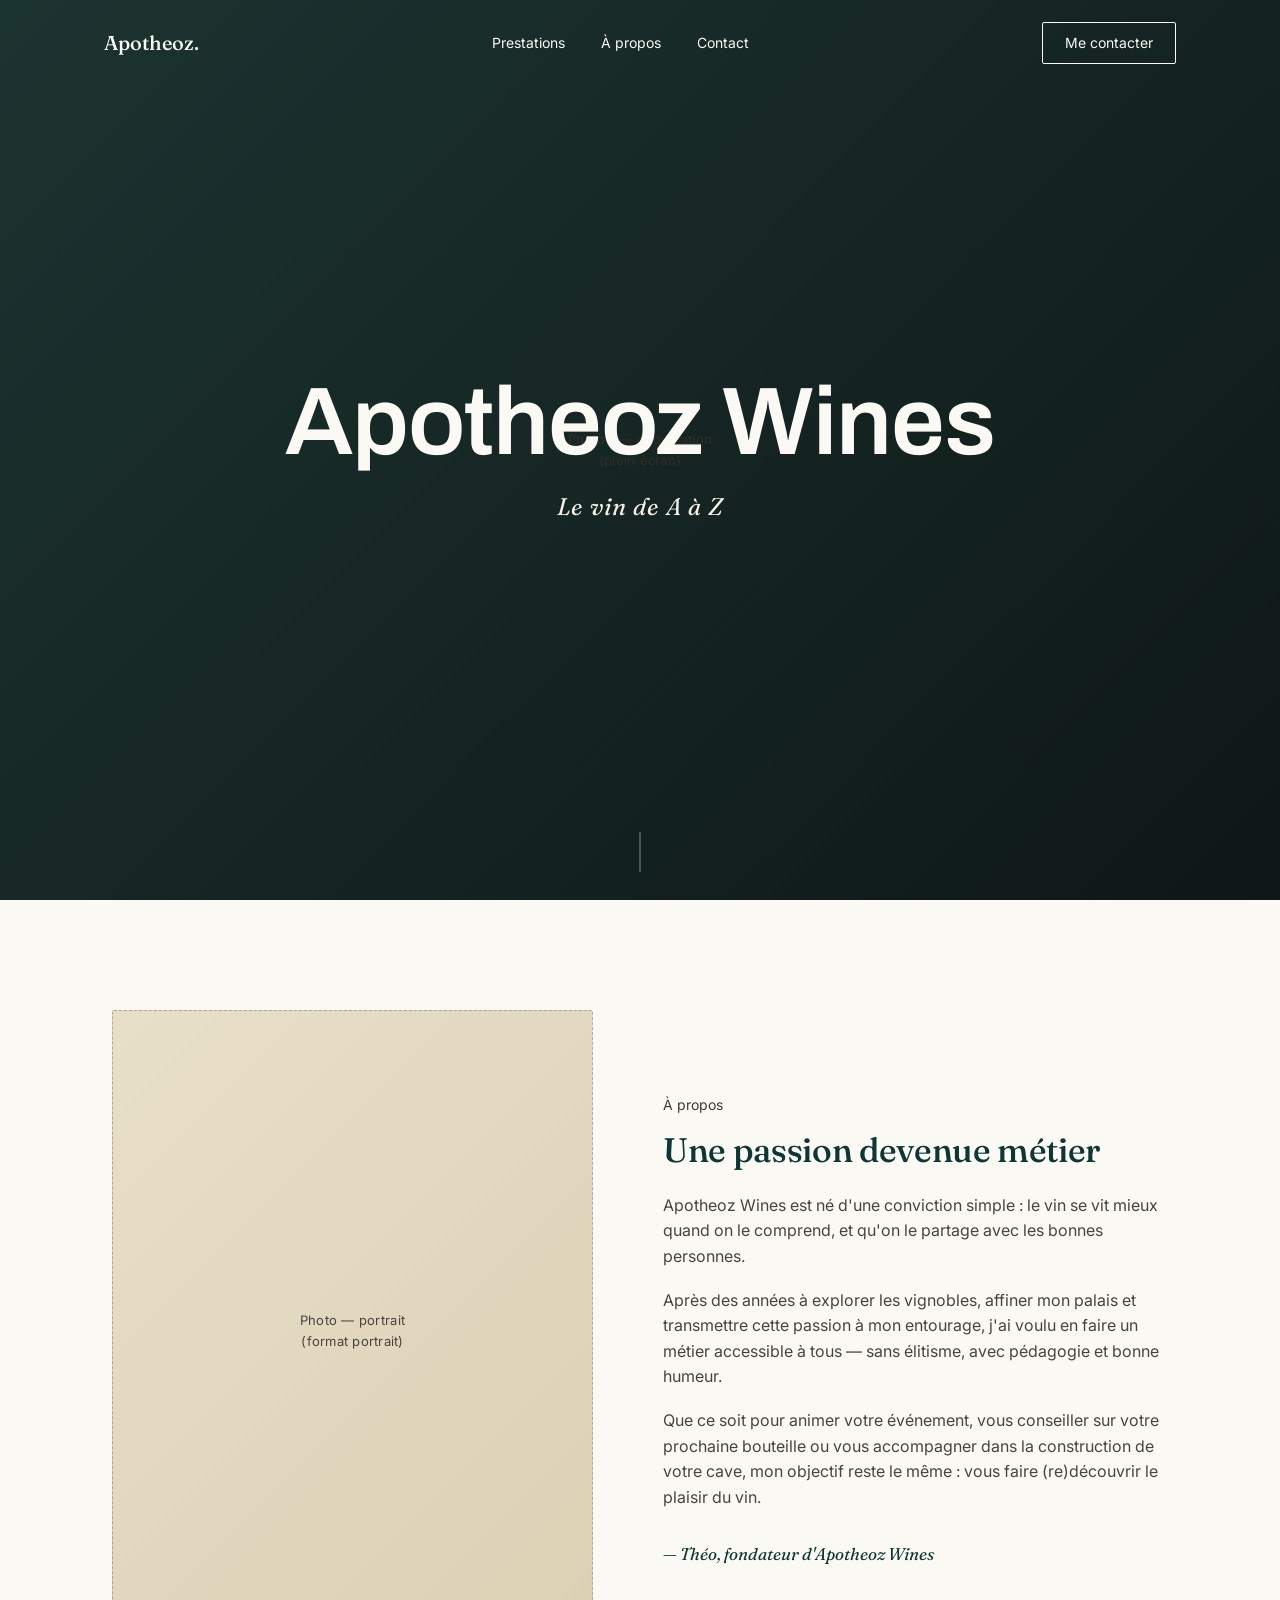
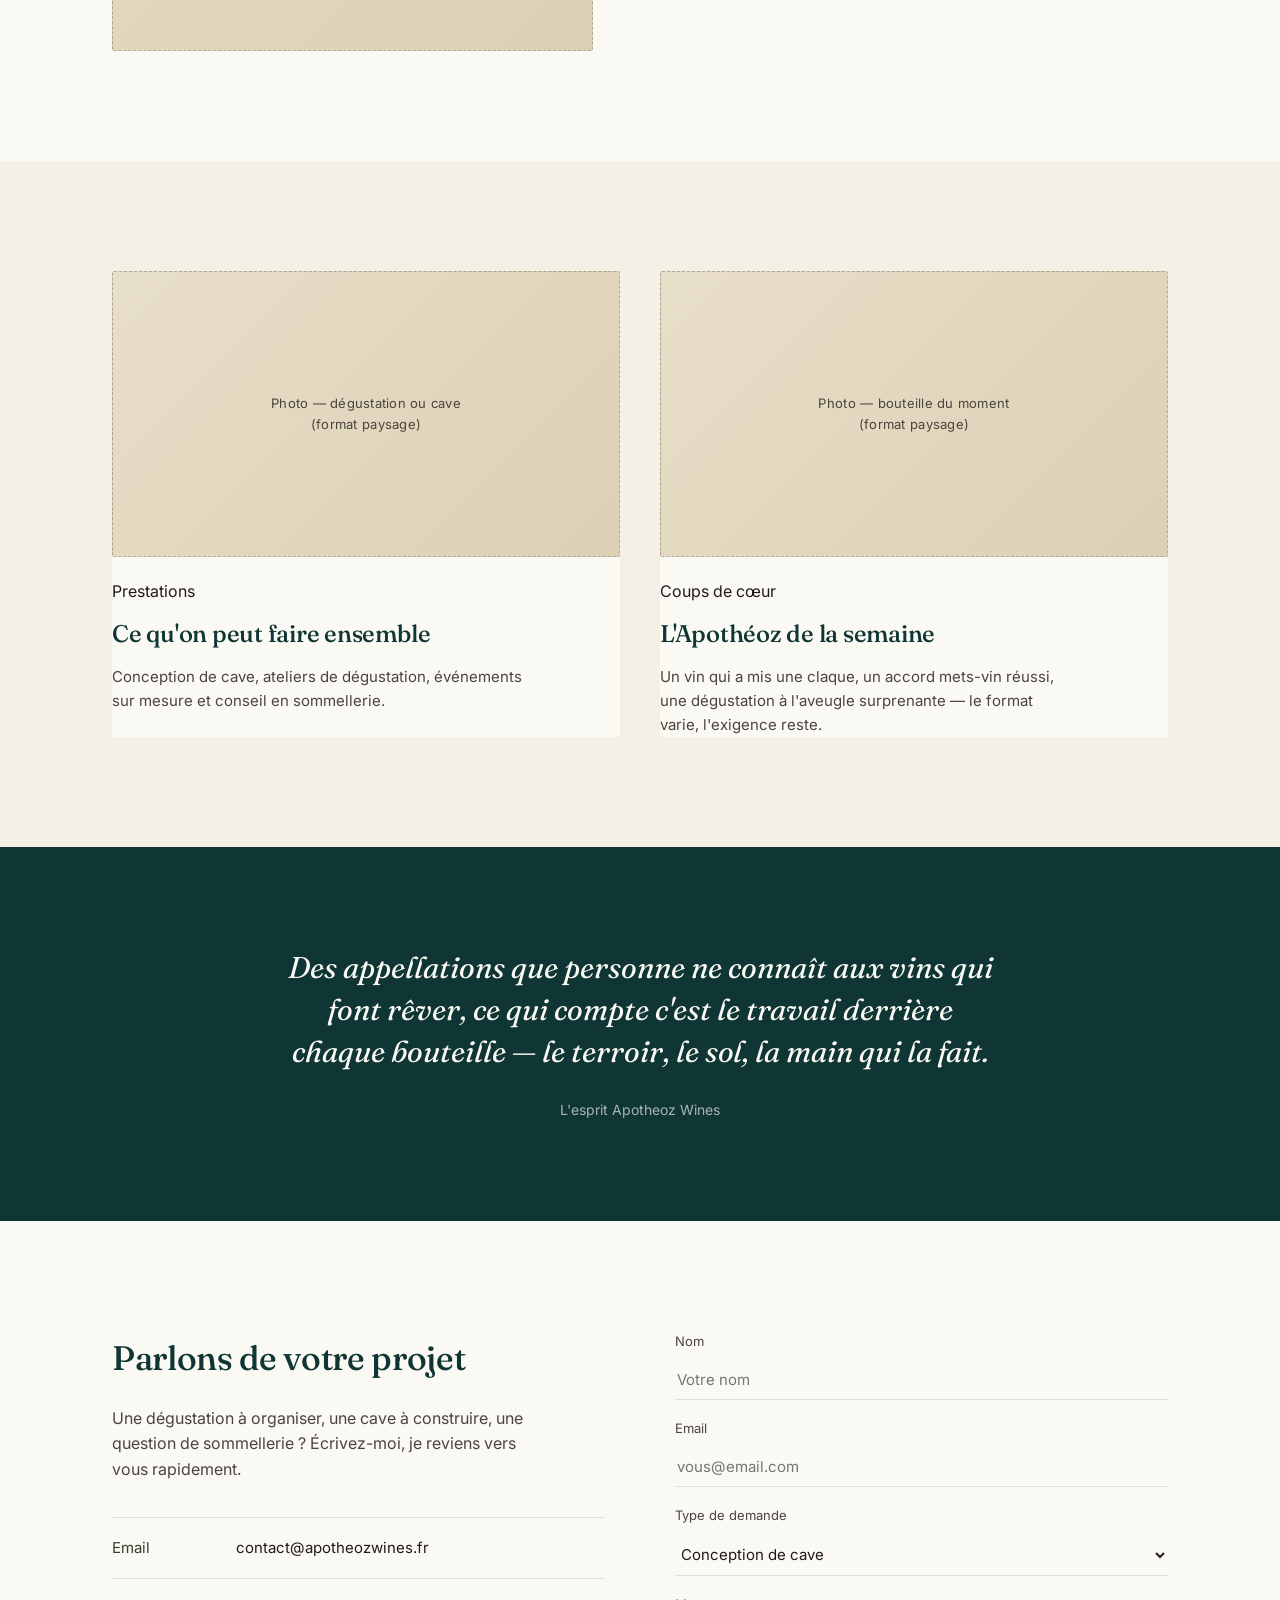
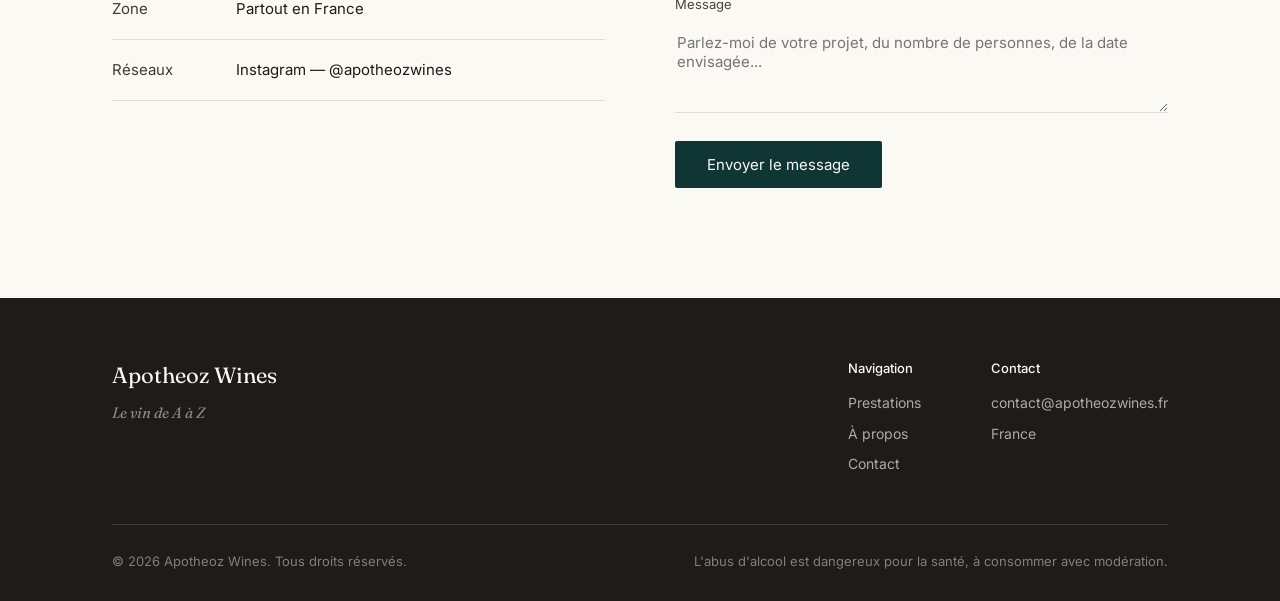
==== index.html @ ee300d6b "feat: Add main website structure with home, prestations, and semaine pages - Created index.html for " ====
<!DOCTYPE html>
<html lang="fr">

<head>
	<meta charset="UTF-8">
	<meta name="viewport" content="width=device-width, initial-scale=1.0">
	<title>Apotheoz Wines — Le vin de A à Z</title>
	<link rel="preconnect" href="https://fonts.googleapis.com">
	<link rel="preconnect" href="https://fonts.gstatic.com" crossorigin>
	<link
		href="https://fonts.googleapis.com/css2?family=Archivo:wght@500;600;700&family=Fraunces:ital,opsz,wght@0,9..144,300;0,9..144,400;0,9..144,500;0,9..144,600;1,9..144,400&family=Inter:wght@300;400;500;600&display=swap"
		rel="stylesheet">
	<link rel="stylesheet" href="style.css">
</head>

<body>

	<header id="siteHeader">
		<nav>
			<div class="logo">Apotheoz<span>.</span></div>
			<div class="nav-links">
				<a href="prestations.html">Prestations</a>
				<a href="#about">À propos</a>
				<a href="#contact">Contact</a>
			</div>
			<a href="#contact" class="nav-cta">Me contacter</a>
			<button class="nav-toggle" id="navToggle" aria-label="Ouvrir le menu" aria-expanded="false">
				<span></span><span></span><span></span>
			</button>
		</nav>
	</header>

	<div class="mobile-menu" id="mobileMenu">
		<a href="prestations.html">Prestations</a>
		<a href="#about">À propos</a>
		<a href="#contact">Contact</a>
		<a href="#contact" class="mobile-cta">Me contacter</a>
	</div>

	<section class="hero">
		<div class="hero-slides">
			<div class="hero-slide is-active">
				<div class="photo-block">Photo 1 — dégustation<br>(plein écran)</div>
			</div>
			<div class="hero-slide">
				<div class="photo-block">Photo 2 — cave à vin<br>(plein écran)</div>
			</div>
			<div class="hero-slide">
				<div class="photo-block">Photo 3 — vignoble<br>(plein écran)</div>
			</div>
		</div>
		<div class="hero-content">
			<div class="hero-title">Apotheoz Wines</div>
			<div class="hero-slogan">Le vin de A à Z</div>
		</div>
		<div class="hero-scroll-cue"></div>
	</section>

	<section class="section" id="about">
		<div class="container">
			<div class="about">
				<div class="about-photo photo-block">Photo — portrait<br>(format portrait)</div>
				<div class="about-text">
					<div class="kicker">À propos</div>
					<h2>Une passion devenue métier</h2>
					<p>Apotheoz Wines est né d'une conviction simple : le vin se vit mieux quand on le comprend, et
						qu'on le partage avec les bonnes personnes.</p>
					<p>Après des années à explorer les vignobles, affiner mon palais et transmettre cette passion à mon
						entourage, j'ai voulu en faire un métier accessible à tous — sans élitisme, avec pédagogie et
						bonne humeur.</p>
					<p>Que ce soit pour animer votre événement, vous conseiller sur votre prochaine bouteille ou vous
						accompagner dans la construction de votre cave, mon objectif reste le même : vous faire
						(re)découvrir le plaisir du vin.</p>
					<div class="signature">— Théo, fondateur d'Apotheoz Wines</div>
				</div>
			</div>
		</div>
	</section>

	<section class="section section-alt" id="explore">
		<div class="container">
			<div class="nav-cards">
				<a href="prestations.html" class="nav-card">
					<div class="nav-card-photo photo-block">Photo — dégustation ou cave<br>(format paysage)</div>
					<div class="nav-card-body">
						<div class="kicker">Prestations</div>
						<h3>Ce qu'on peut faire ensemble</h3>
						<p>Conception de cave, ateliers de dégustation, événements sur mesure et conseil en
							sommellerie.</p>
					</div>
				</a>
				<a href="semaine.html" class="nav-card">
					<div class="nav-card-photo photo-block">Photo — bouteille du moment<br>(format paysage)</div>
					<div class="nav-card-body">
						<div class="kicker">Coups de cœur</div>
						<h3>L'Apothéoz de la semaine</h3>
						<p>Un vin qui a mis une claque, un accord mets-vin réussi, une dégustation à l'aveugle
							surprenante — le format varie, l'exigence reste.</p>
					</div>
				</a>
			</div>
		</div>
	</section>

	<div class="quote-band">
		<div class="container">
			<blockquote>Des appellations que personne ne connaît aux vins qui font rêver, ce qui compte c'est le
				travail derrière chaque bouteille — le terroir, le sol, la main qui la fait.</blockquote>
			<div class="attribution">L'esprit Apotheoz Wines</div>
		</div>
	</div>

	<section class="section" id="contact">
		<div class="container">
			<div class="contact-wrap">
				<div class="contact-info">
					<h2>Parlons de votre projet</h2>
					<p>Une dégustation à organiser, une cave à construire, une question de sommellerie ? Écrivez-moi, je
						reviens vers vous rapidement.</p>
					<div class="contact-detail"><span class="label">Email</span><span>contact@apotheozwines.fr</span>
					</div>
					<div class="contact-detail"><span class="label">Zone</span><span>Partout en France</span></div>
					<div class="contact-detail"><span class="label">Réseaux</span><span>Instagram —
							@apotheozwines</span></div>
				</div>
				<form>
					<div class="field">
						<label for="name">Nom</label>
						<input type="text" id="name" placeholder="Votre nom">
					</div>
					<div class="field">
						<label for="email">Email</label>
						<input type="email" id="email" placeholder="vous@email.com">
					</div>
					<div class="field">
						<label for="type">Type de demande</label>
						<select id="type">
							<option>Conception de cave</option>
							<option>Ateliers de dégustation</option>
							<option>Événement sur mesure</option>
							<option>Conseil en sommellerie</option>
							<option>Autre demande</option>
						</select>
					</div>
					<div class="field">
						<label for="message">Message</label>
						<textarea id="message"
							placeholder="Parlez-moi de votre projet, du nombre de personnes, de la date envisagée..."></textarea>
					</div>
					<button type="submit">Envoyer le message</button>
				</form>
			</div>
		</div>
	</section>

	<footer>
		<div class="container">
			<div class="footer-top">
				<div>
					<div class="footer-logo">Apotheoz Wines</div>
					<div class="footer-slogan">Le vin de A à Z</div>
				</div>
				<div class="footer-cols">
					<div class="footer-col">
						<h4>Navigation</h4>
						<a href="prestations.html">Prestations</a>
						<a href="#about">À propos</a>
						<a href="#contact">Contact</a>
					</div>
					<div class="footer-col">
						<h4>Contact</h4>
						<a href="mailto:contact@apotheozwines.fr">contact@apotheozwines.fr</a>
						<p>France</p>
					</div>
				</div>
			</div>
			<div class="footer-bottom">
				<span>© 2026 Apotheoz Wines. Tous droits réservés.</span>
				<span>L'abus d'alcool est dangereux pour la santé, à consommer avec modération.</span>
			</div>
		</div>
	</footer>

	<script src="script.js"></script>

</body>

</html>
---- style.css ----
:root {
	--cream: #F5F0E6;
	--cream-soft: #FBF9F4;
	--wine: #1E5C5A;
	--wine-deep: #0F3634;
	--olive: #3D3D2E;
	--ink: #1F1B18;
	--ink-soft: #4A443E;
	--line: rgba(31, 27, 24, 0.12);
}

* {
	margin: 0;
	padding: 0;
	box-sizing: border-box;
}

html {
	scroll-behavior: smooth;
	overflow-x: hidden;
}

body {
	background: var(--cream-soft);
	color: var(--ink);
	font-family: 'Inter', sans-serif;
	font-weight: 400;
	line-height: 1.6;
	-webkit-font-smoothing: antialiased;
	overflow-x: hidden;
	width: 100%;
}

h1,
h2,
h3,
.serif {
	font-family: 'Fraunces', serif;
	font-weight: 500;
	letter-spacing: -0.01em;
	color: var(--wine-deep);
}

a {
	color: inherit;
	text-decoration: none;
}

.photo-block {
	background: linear-gradient(135deg, #E8DFC9 0%, #DCD0B4 100%);
	display: flex;
	align-items: center;
	justify-content: center;
	color: var(--ink-soft);
	font-family: 'Inter', sans-serif;
	font-size: 13px;
	letter-spacing: 0.02em;
	text-align: center;
	padding: 1rem;
	border: 1px dashed rgba(31, 27, 24, 0.25);
}

.container {
	max-width: 1120px;
	margin: 0 auto;
	padding: 0 32px;
}

/* NAV — transparente, superposée au hero plein écran */
header {
	position: fixed;
	top: 0;
	left: 0;
	right: 0;
	z-index: 100;
	background: transparent;
	transition: background 0.3s ease, border-color 0.3s ease;
	border-bottom: 1px solid transparent;
}

header.is-scrolled {
	background: rgba(251, 249, 244, 0.92);
	backdrop-filter: blur(6px);
	border-bottom: 1px solid var(--line);
}

/* Pages sans hero plein écran : header toujours plein (jamais transparent) */
header.is-solid {
	background: rgba(251, 249, 244, 0.92);
	backdrop-filter: blur(6px);
	border-bottom: 1px solid var(--line);
}

header.is-solid .logo,
header.is-solid .nav-links,
header.is-solid .nav-toggle span {
	color: var(--wine-deep);
}

header.is-solid .logo span {
	color: var(--olive);
}

header.is-solid .nav-toggle span {
	background: var(--wine-deep);
}

header.is-solid .nav-cta {
	border-color: var(--wine-deep);
	color: var(--wine-deep);
}

nav {
	display: flex;
	align-items: center;
	justify-content: space-between;
	padding: 22px 24px;
	max-width: 1120px;
	margin: 0 auto;
}

.logo {
	font-family: 'Fraunces', serif;
	font-size: 20px;
	font-weight: 500;
	color: var(--cream-soft);
	transition: color 0.3s ease;
}

header.is-scrolled .logo {
	color: var(--wine-deep);
}

.logo span {
	color: var(--cream);
}

header.is-scrolled .logo span {
	color: var(--olive);
}

.nav-links {
	display: none;
}

.nav-cta {
	display: none;
}

.nav-toggle {
	display: flex;
	flex-direction: column;
	justify-content: center;
	gap: 5px;
	width: 34px;
	height: 34px;
	background: none;
	border: none;
	cursor: pointer;
	z-index: 110;
	padding: 0;
}

.nav-toggle span {
	display: block;
	width: 26px;
	height: 2px;
	background: var(--cream-soft);
	transition: background 0.3s ease, transform 0.3s ease, opacity 0.3s ease;
}

header.is-scrolled .nav-toggle span {
	background: var(--wine-deep);
}

.nav-toggle.is-open span {
	background: var(--wine-deep);
}

.nav-toggle.is-open span:nth-child(1) {
	transform: translateY(7px) rotate(45deg);
}

.nav-toggle.is-open span:nth-child(2) {
	opacity: 0;
}

.nav-toggle.is-open span:nth-child(3) {
	transform: translateY(-7px) rotate(-45deg);
}

/* Menu plein écran */
.mobile-menu {
	position: fixed;
	inset: 0;
	background: var(--cream-soft);
	z-index: 105;
	display: flex;
	flex-direction: column;
	align-items: center;
	justify-content: center;
	gap: 36px;
	opacity: 0;
	pointer-events: none;
	transform: translateY(-12px);
	transition: opacity 0.35s ease, transform 0.35s ease;
}

.mobile-menu.is-open {
	opacity: 1;
	pointer-events: auto;
	transform: translateY(0);
}

.mobile-menu a {
	font-family: 'Fraunces', serif;
	font-size: 32px;
	color: var(--wine-deep);
}

.mobile-menu .mobile-cta {
	margin-top: 10px;
	background: var(--wine);
	color: var(--cream-soft);
	padding: 14px 34px;
	border-radius: 2px;
	font-family: 'Inter', sans-serif;
	font-size: 15px;
}

@media (min-width: 861px) {
	.nav-links {
		display: flex;
		gap: 36px;
		font-size: 14px;
		color: var(--cream-soft);
	}

	header.is-scrolled .nav-links {
		color: var(--ink-soft);
	}

	.nav-links a:hover {
		opacity: 0.7;
	}

	.nav-cta {
		display: inline-block;
		border: 1px solid var(--cream-soft);
		padding: 9px 22px;
		border-radius: 2px;
		font-size: 14px;
		color: var(--cream-soft);
		transition: all 0.25s ease;
	}

	header.is-scrolled .nav-cta {
		border-color: var(--wine-deep);
		color: var(--wine-deep);
	}

	.nav-cta:hover {
		background: var(--cream-soft);
		color: var(--wine-deep);
	}

	header.is-scrolled .nav-cta:hover {
		background: var(--wine-deep);
		color: var(--cream-soft);
	}

	.nav-toggle {
		display: none;
	}

	.mobile-menu {
		display: none;
	}
}

/* HERO — plein écran avec carrousel (page d'accueil uniquement) */
.hero {
	position: relative;
	height: 100svh;
	min-height: 100svh;
	width: 100%;
	overflow: hidden;
	display: flex;
	align-items: center;
	justify-content: center;
	text-align: center;
}

.hero-slides {
	position: absolute;
	inset: 0;
	z-index: 1;
}

.hero-slide {
	position: absolute;
	inset: 0;
	background: linear-gradient(135deg, #1C3A38 0%, #0A1F1E 100%);
	opacity: 0;
	transition: opacity 1.6s ease;
}

.hero-slide.is-active {
	opacity: 1;
}

.hero-slide .photo-block {
	position: absolute;
	inset: 0;
	border: none;
	border-radius: 0;
	background: linear-gradient(135deg, #23504D 0%, #0A1F1E 100%);
}

.hero::after {
	content: "";
	position: absolute;
	inset: 0;
	background: rgba(20, 14, 11, 0.42);
	z-index: 2;
}

.hero-content {
	position: relative;
	z-index: 3;
	padding: 0 24px;
	display: flex;
	flex-direction: column;
	align-items: center;
}

.hero-title {
	font-family: 'Archivo', sans-serif;
	font-weight: 600;
	color: var(--cream-soft);
	font-size: clamp(40px, 11vw, 100px);
	line-height: 1;
	letter-spacing: -0.01em;
	margin-bottom: 18px;
}

.hero-slogan {
	font-family: 'Fraunces', serif;
	font-style: italic;
	font-weight: 400;
	font-size: clamp(16px, 3.6vw, 24px);
	letter-spacing: 0.04em;
	color: var(--cream);
}

.hero-scroll-cue {
	position: absolute;
	bottom: 28px;
	left: 50%;
	transform: translateX(-50%);
	z-index: 3;
	width: 1px;
	height: 40px;
	background: rgba(251, 249, 244, 0.5);
}

@media (min-width: 861px) {
	.hero-title {
		font-size: clamp(60px, 7.5vw, 110px);
	}
}

/* PAGE HEADER — bandeau de titre pour les pages sans hero plein écran */
.page-header {
	padding: 150px 0 70px;
	background: var(--cream);
}

.page-header .kicker {
	font-size: 14px;
	color: var(--olive);
	margin-bottom: 14px;
}

.page-header h1 {
	font-size: clamp(32px, 6vw, 48px);
	line-height: 1.15;
}

.page-header p {
	margin-top: 18px;
	color: var(--ink-soft);
	font-size: 16px;
	max-width: 54ch;
}

/* MARQUEE STRIP */
.strip {
	border-top: 1px solid var(--line);
	border-bottom: 1px solid var(--line);
	padding: 28px 0;
	background: var(--cream);
}

.strip .container {
	display: flex;
	justify-content: space-between;
	flex-wrap: wrap;
	gap: 20px;
	font-size: 14px;
	color: var(--ink-soft);
}

.strip strong {
	color: var(--wine-deep);
	font-weight: 500;
}

/* SECTION HEADER */
.section {
	padding: 110px 0;
}

.section-alt {
	background: var(--cream);
}

.section-head {
	max-width: 640px;
	margin-bottom: 64px;
}

.section-head .kicker {
	font-size: 14px;
	color: var(--olive);
	margin-bottom: 14px;
}

.section-head h2 {
	font-size: 36px;
	line-height: 1.15;
}

.section-head p {
	margin-top: 18px;
	color: var(--ink-soft);
	font-size: 16px;
	max-width: 54ch;
}

/* PRESTATIONS — grille détaillée (utilisée sur prestations.html) */
.prestations {
	display: grid;
	grid-template-columns: repeat(2, 1fr);
	gap: 1px;
	background: var(--line);
	border: 1px solid var(--line);
}

.prestation {
	background: var(--cream-soft);
	padding: 48px;
	display: block;
	transition: background 0.25s ease;
}

.prestation:hover {
	background: var(--cream);
}

.section-alt .prestation {
	background: var(--cream);
}

.section-alt .prestation:hover {
	background: var(--cream-soft);
}

.prestation .num {
	font-family: 'Fraunces', serif;
	font-size: 15px;
	color: var(--olive);
	margin-bottom: 22px;
	display: block;
}

.prestation h3 {
	font-size: 22px;
	margin-bottom: 14px;
}

.prestation p {
	color: var(--ink-soft);
	font-size: 15px;
	max-width: 42ch;
}

/* ABOUT SPLIT */
.about {
	display: grid;
	grid-template-columns: 1fr 1.05fr;
	gap: 70px;
	align-items: center;
}

.about-photo {
	aspect-ratio: 3/4;
	border-radius: 2px;
}

.about-text .kicker {
	font-size: 14px;
	color: var(--olive);
	margin-bottom: 14px;
}

.about-text h2 {
	font-size: 34px;
	margin-bottom: 22px;
	line-height: 1.2;
}

.about-text p {
	color: var(--ink-soft);
	font-size: 16px;
	margin-bottom: 18px;
	max-width: 52ch;
}

.about-text .signature {
	margin-top: 30px;
	font-family: 'Fraunces', serif;
	font-style: italic;
	color: var(--wine-deep);
	font-size: 17px;
}

/* NAV CARDS — vers les pages dédiées (prestations, semaine) */
.nav-cards {
	display: grid;
	grid-template-columns: 1fr;
	gap: 24px;
}

.nav-card {
	display: block;
	background: var(--cream-soft);
	transition: opacity 0.25s ease;
}

.section-alt .nav-card {
	background: var(--cream-soft);
}

.nav-card:hover {
	opacity: 0.85;
}

.nav-card-photo {
	aspect-ratio: 16/9;
	border-radius: 2px;
	margin-bottom: 22px;
}

.nav-card-body h3 {
	font-size: 24px;
	margin: 10px 0 12px;
}

.nav-card-body p {
	color: var(--ink-soft);
	font-size: 15px;
	max-width: 46ch;
}

@media (min-width: 861px) {
	.nav-cards {
		grid-template-columns: repeat(2, 1fr);
		gap: 40px;
	}
}

/* COUPS DE CŒUR — utilisé sur semaine.html, grille flexible (1 à 3 items) */
.favorites {
	margin-top: 20px;
	display: grid;
	grid-template-columns: repeat(auto-fit, minmax(240px, 1fr));
	gap: 40px;
}

.favorite-photo {
	aspect-ratio: 3/4;
	border-radius: 2px;
	margin-bottom: 20px;
}

.favorite .kicker {
	font-size: 13px;
	color: var(--olive);
	margin-bottom: 8px;
}

.favorite h3 {
	font-size: 19px;
	margin-bottom: 8px;
}

.favorite p {
	color: var(--ink-soft);
	font-size: 15px;
}

.favorite .favorite-date {
	margin-top: 10px;
	font-size: 13px;
	color: var(--ink-soft);
	opacity: 0.7;
}

/* QUOTE BAND */
.quote-band {
	background: var(--wine-deep);
	color: var(--cream-soft);
	padding: 100px 0;
	text-align: center;
}

.quote-band blockquote {
	font-family: 'Fraunces', serif;
	font-style: italic;
	font-size: 30px;
	line-height: 1.4;
	max-width: 720px;
	margin: 0 auto;
}

.quote-band .attribution {
	margin-top: 26px;
	font-family: 'Inter', sans-serif;
	font-style: normal;
	font-size: 14px;
	color: rgba(251, 249, 244, 0.65);
}

/* CONTACT */
.contact-wrap {
	display: grid;
	grid-template-columns: 1fr 1fr;
	gap: 70px;
}

.contact-info h2 {
	font-size: 34px;
	margin-bottom: 20px;
}

.contact-info p {
	color: var(--ink-soft);
	font-size: 16px;
	margin-bottom: 34px;
	max-width: 44ch;
}

.contact-detail {
	display: flex;
	gap: 14px;
	padding: 18px 0;
	border-top: 1px solid var(--line);
	font-size: 15px;
}

.contact-detail:last-child {
	border-bottom: 1px solid var(--line);
}

.contact-detail .label {
	width: 110px;
	color: var(--olive);
	flex-shrink: 0;
}

form {
	display: flex;
	flex-direction: column;
	gap: 18px;
}

.field {
	display: flex;
	flex-direction: column;
	gap: 8px;
}

.field label {
	font-size: 13px;
	color: var(--ink-soft);
}

.field input,
.field select,
.field textarea {
	background: transparent;
	border: none;
	border-bottom: 1px solid var(--line);
	padding: 10px 2px;
	font-family: 'Inter', sans-serif;
	font-size: 15px;
	color: var(--ink);
	transition: border-color 0.2s ease;
}

.field input:focus,
.field select:focus,
.field textarea:focus {
	outline: none;
	border-color: var(--wine-deep);
}

.field textarea {
	resize: vertical;
	min-height: 90px;
}

form button {
	margin-top: 10px;
	align-self: flex-start;
	background: var(--wine-deep);
	color: var(--cream-soft);
	border: none;
	padding: 14px 32px;
	font-family: 'Inter', sans-serif;
	font-size: 15px;
	border-radius: 2px;
	cursor: pointer;
	transition: background 0.25s ease;
}

form button:hover {
	background: var(--wine);
}

/* FOOTER */
footer {
	background: var(--ink);
	color: rgba(251, 249, 244, 0.75);
	padding: 60px 0 30px;
}

.footer-top {
	display: flex;
	justify-content: space-between;
	align-items: flex-start;
	flex-wrap: wrap;
	gap: 40px;
	padding-bottom: 40px;
	border-bottom: 1px solid rgba(251, 249, 244, 0.15);
}

.footer-logo {
	font-family: 'Fraunces', serif;
	font-size: 22px;
	color: var(--cream-soft);
}

.footer-slogan {
	font-family: 'Fraunces', serif;
	font-style: italic;
	color: rgba(251, 249, 244, 0.5);
	margin-top: 8px;
	font-size: 15px;
}

.footer-cols {
	display: flex;
	gap: 70px;
	flex-wrap: wrap;
}

.footer-col h4 {
	font-size: 13px;
	color: var(--cream-soft);
	margin-bottom: 14px;
	font-weight: 500;
}

.footer-col a,
.footer-col p {
	display: block;
	font-size: 14px;
	color: rgba(251, 249, 244, 0.65);
	margin-bottom: 8px;
}

.footer-col a:hover {
	color: var(--cream-soft);
}

.footer-bottom {
	padding-top: 26px;
	display: flex;
	justify-content: space-between;
	font-size: 13px;
	color: rgba(251, 249, 244, 0.45);
	flex-wrap: wrap;
	gap: 10px;
}

@media (max-width: 860px) {
	.prestations {
		grid-template-columns: 1fr;
	}

	.about {
		grid-template-columns: 1fr;
	}

	.about-photo {
		aspect-ratio: 16/10;
	}

	.contact-wrap {
		grid-template-columns: 1fr;
	}

	.quote-band blockquote {
		font-size: 24px;
	}

	.section {
		padding: 70px 0;
	}

	.page-header {
		padding: 130px 0 50px;
	}
}
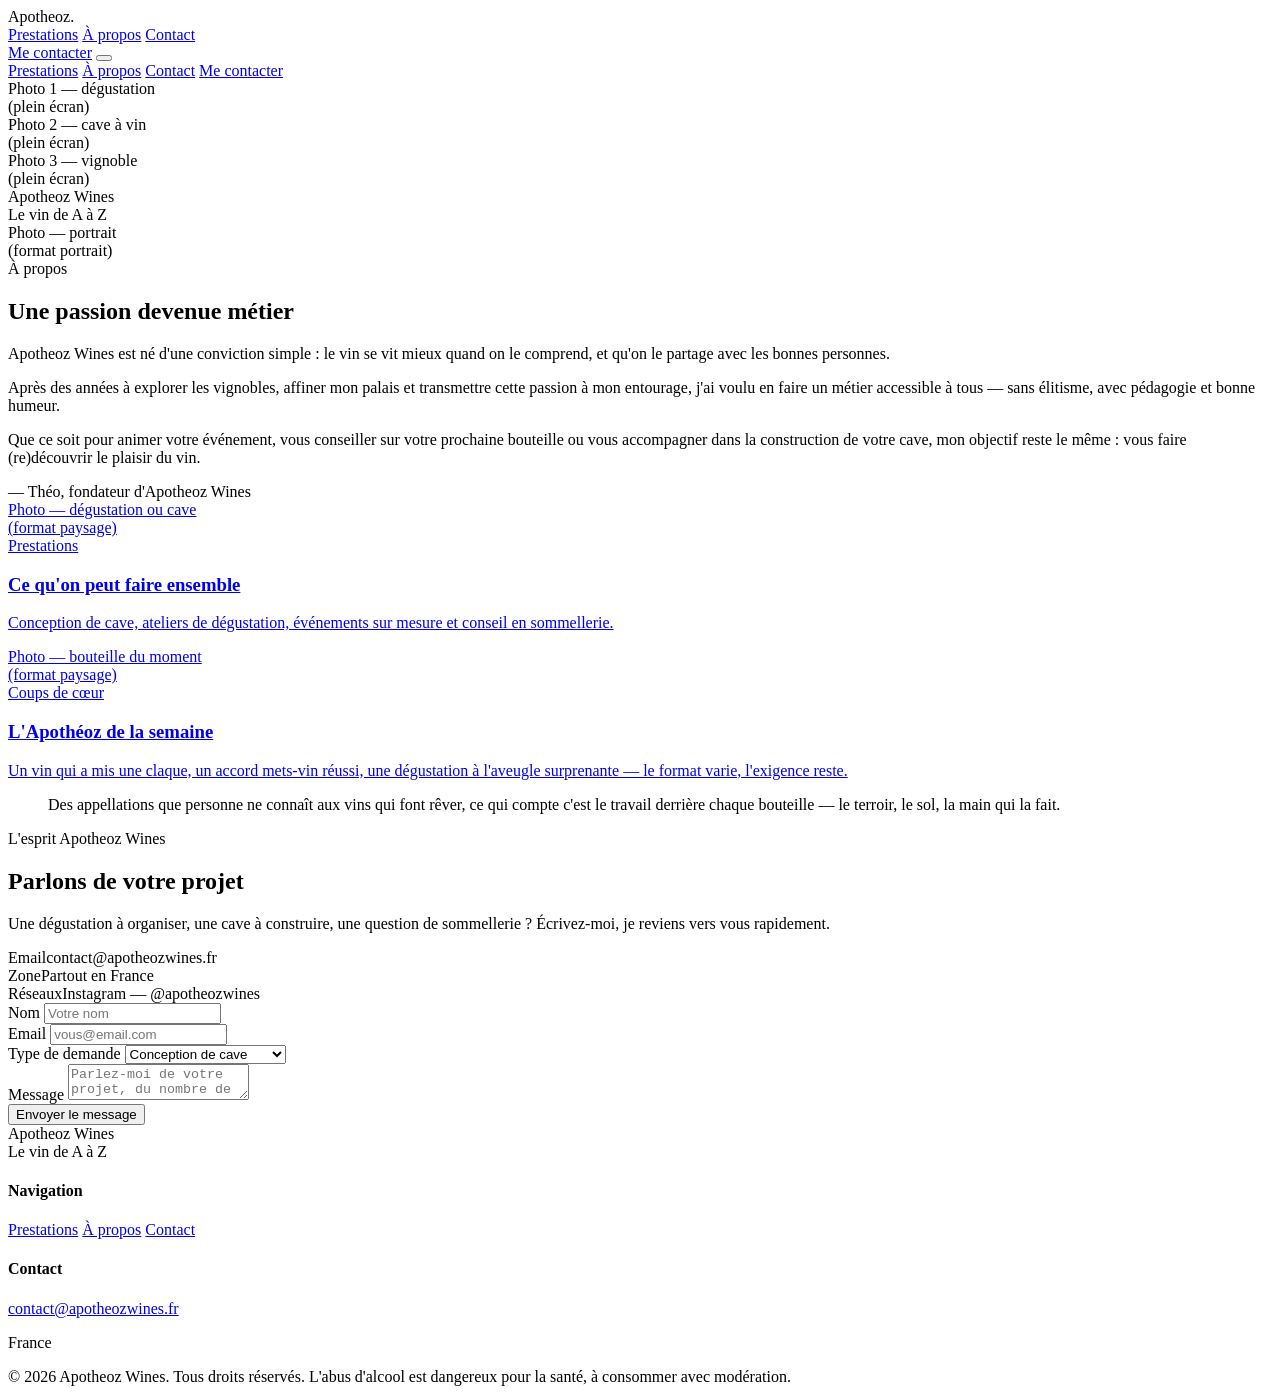
==== commit 0ec46257: "feat: Update file paths for CSS and JS in HTML files and enhance README structure" ====
--- a/index.html
+++ b/index.html
@@ -10,7 +10,7 @@
 	<link
 		href="https://fonts.googleapis.com/css2?family=Archivo:wght@500;600;700&family=Fraunces:ital,opsz,wght@0,9..144,300;0,9..144,400;0,9..144,500;0,9..144,600;1,9..144,400&family=Inter:wght@300;400;500;600&display=swap"
 		rel="stylesheet">
-	<link rel="stylesheet" href="style.css">
+	<link rel="stylesheet" href="assets/css/style.css">
 </head>
 
 <body>
@@ -181,7 +181,7 @@
 		</div>
 	</footer>
 
-	<script src="script.js"></script>
+	<script src="assets/js/script.js"></script>
 
 </body>
 
